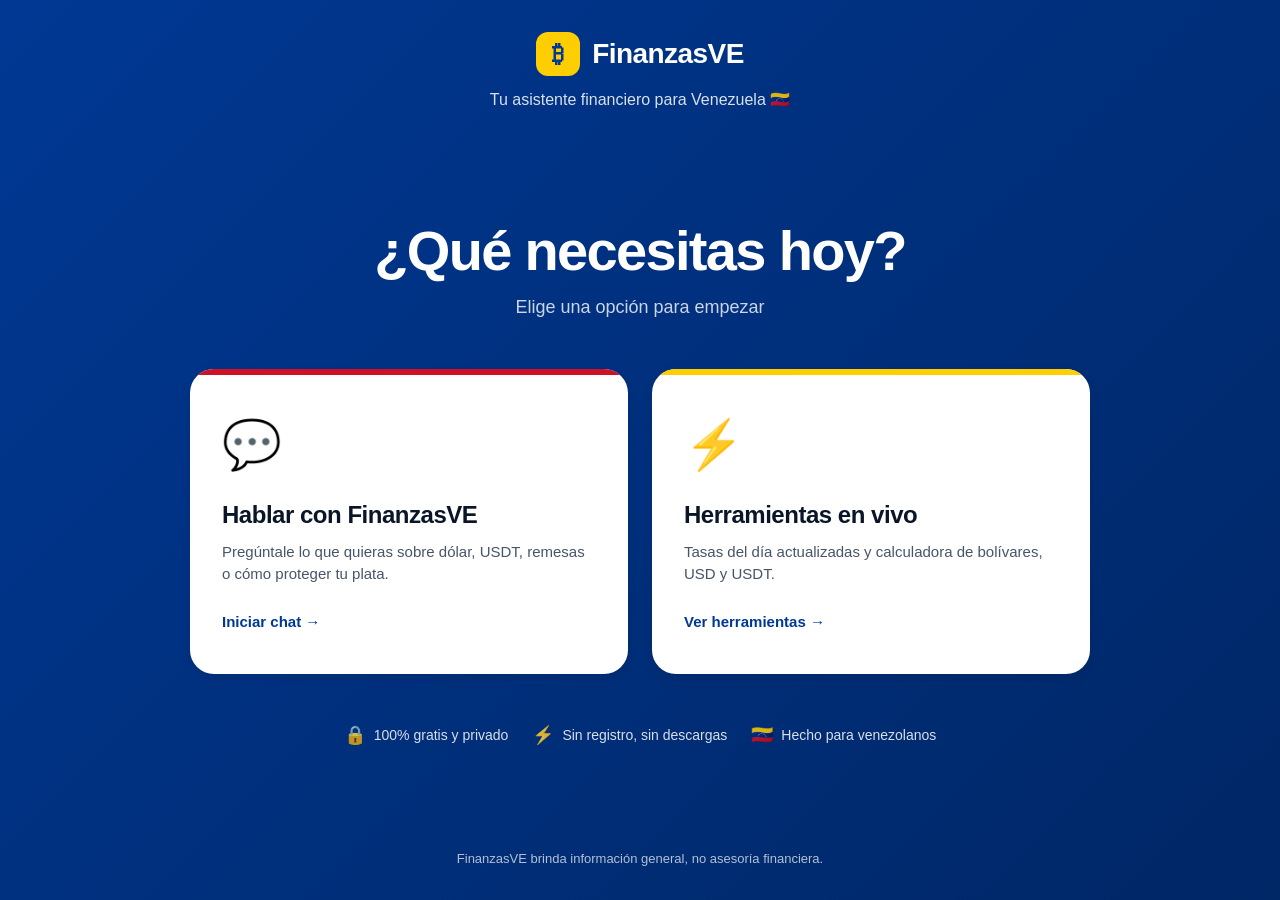
==== static/home.html @ 26f93d9a "Add home page, live rates, calculator, new design" ====
<!DOCTYPE html>
<html lang="es">
<head>
  <meta charset="UTF-8" />
  <meta name="viewport" content="width=device-width, initial-scale=1.0" />
  <title>FinanzasVE — Tu asistente financiero</title>
  <link rel="stylesheet" href="/static/style.css" />
</head>
<body class="home-body">
  <div class="home-container">
    <header class="home-header">
      <div class="home-logo">
        <span class="logo-mark">₿</span>
        <span class="logo-name">FinanzasVE</span>
      </div>
      <p class="home-tagline">Tu asistente financiero para Venezuela 🇻🇪</p>
    </header>

    <main class="home-main">
      <h1 class="home-headline">¿Qué necesitas hoy?</h1>
      <p class="home-subhead">Elige una opción para empezar</p>

      <div class="home-cards">
        <a href="/chat-page" class="home-card card-chat">
          <div class="card-icon">💬</div>
          <h2 class="card-title">Hablar con FinanzasVE</h2>
          <p class="card-desc">Pregúntale lo que quieras sobre dólar, USDT, remesas o cómo proteger tu plata.</p>
          <span class="card-cta">Iniciar chat →</span>
        </a>

        <a href="/live" class="home-card card-live">
          <div class="card-icon">⚡</div>
          <h2 class="card-title">Herramientas en vivo</h2>
          <p class="card-desc">Tasas del día actualizadas y calculadora de bolívares, USD y USDT.</p>
          <span class="card-cta">Ver herramientas →</span>
        </a>
      </div>

      <div class="home-features">
        <div class="feature-item">
          <span class="feature-icon">🔒</span>
          <span>100% gratis y privado</span>
        </div>
        <div class="feature-item">
          <span class="feature-icon">⚡</span>
          <span>Sin registro, sin descargas</span>
        </div>
        <div class="feature-item">
          <span class="feature-icon">🇻🇪</span>
          <span>Hecho para venezolanos</span>
        </div>
      </div>
    </main>

    <footer class="home-footer">
      <p>FinanzasVE brinda información general, no asesoría financiera.</p>
    </footer>
  </div>
</body>
</html>
---- static/style.css ----
/* ============================================
   FinanzasVE — Bold Modern Fintech Design
   Venezuelan colors: blue #003893, red #CE1126, yellow #FFCE00
   ============================================ */

* { margin: 0; padding: 0; box-sizing: border-box; }

:root {
  --blue: #003893;
  --blue-dark: #002766;
  --blue-light: #1e54c4;
  --red: #CE1126;
  --red-dark: #a50d1f;
  --yellow: #FFCE00;
  --navy: #0A1628;
  --gray-50: #f8fafc;
  --gray-100: #f1f5f9;
  --gray-200: #e2e8f0;
  --gray-400: #94a3b8;
  --gray-600: #475569;
  --gray-800: #1e293b;
  --white: #ffffff;
  --shadow-sm: 0 1px 2px rgba(0,0,0,0.05);
  --shadow-md: 0 4px 12px rgba(0,0,0,0.08);
  --shadow-lg: 0 12px 40px rgba(0,0,0,0.12);
  --shadow-xl: 0 20px 60px rgba(0,56,147,0.18);
}

html, body { height: 100%; }

body {
  font-family: -apple-system, BlinkMacSystemFont, 'SF Pro Display', 'Segoe UI', Roboto, sans-serif;
  color: var(--navy);
  background: var(--gray-50);
  -webkit-font-smoothing: antialiased;
  line-height: 1.5;
}

/* ============================================
   HOME PAGE
   ============================================ */
.home-body {
  background: linear-gradient(135deg, var(--blue) 0%, var(--blue-dark) 100%);
  min-height: 100vh;
  color: var(--white);
}

.home-container {
  max-width: 1100px;
  margin: 0 auto;
  padding: 32px 24px;
  min-height: 100vh;
  display: flex;
  flex-direction: column;
}

.home-header {
  text-align: center;
  margin-bottom: 48px;
}

.home-logo {
  display: inline-flex;
  align-items: center;
  gap: 12px;
  font-weight: 800;
  font-size: 28px;
  letter-spacing: -0.02em;
}

.logo-mark {
  display: inline-flex;
  align-items: center;
  justify-content: center;
  width: 44px;
  height: 44px;
  background: var(--yellow);
  color: var(--blue);
  border-radius: 12px;
  font-size: 24px;
  font-weight: 900;
}

.home-tagline {
  margin-top: 12px;
  font-size: 16px;
  opacity: 0.85;
}

.home-main {
  flex: 1;
  display: flex;
  flex-direction: column;
  justify-content: center;
  text-align: center;
}

.home-headline {
  font-size: clamp(32px, 5vw, 56px);
  font-weight: 800;
  letter-spacing: -0.03em;
  margin-bottom: 12px;
  line-height: 1.1;
}

.home-subhead {
  font-size: 18px;
  opacity: 0.8;
  margin-bottom: 48px;
}

.home-cards {
  display: grid;
  grid-template-columns: 1fr;
  gap: 20px;
  max-width: 900px;
  margin: 0 auto 48px;
  width: 100%;
}

@media (min-width: 768px) {
  .home-cards { grid-template-columns: 1fr 1fr; gap: 24px; }
}

.home-card {
  background: var(--white);
  color: var(--navy);
  padding: 40px 32px;
  border-radius: 24px;
  text-decoration: none;
  text-align: left;
  transition: transform 0.2s, box-shadow 0.2s;
  box-shadow: var(--shadow-md);
  position: relative;
  overflow: hidden;
}

.home-card:hove
cat > static/style.css << 'CSSEOF'
/* ============================================
   FinanzasVE — Bold Modern Fintech Design
   Venezuelan colors: blue #003893, red #CE1126, yellow #FFCE00
   ============================================ */

* { margin: 0; padding: 0; box-sizing: border-box; }

:root {
  --blue: #003893;
  --blue-dark: #002766;
  --blue-light: #1e54c4;
  --red: #CE1126;
  --red-dark: #a50d1f;
  --yellow: #FFCE00;
  --navy: #0A1628;
  --gray-50: #f8fafc;
  --gray-100: #f1f5f9;
  --gray-200: #e2e8f0;
  --gray-400: #94a3b8;
  --gray-600: #475569;
  --gray-800: #1e293b;
  --white: #ffffff;
  --shadow-sm: 0 1px 2px rgba(0,0,0,0.05);
  --shadow-md: 0 4px 12px rgba(0,0,0,0.08);
  --shadow-lg: 0 12px 40px rgba(0,0,0,0.12);
  --shadow-xl: 0 20px 60px rgba(0,56,147,0.18);
}

html, body { height: 100%; }

body {
  font-family: -apple-system, BlinkMacSystemFont, 'SF Pro Display', 'Segoe UI', Roboto, sans-serif;
  color: var(--navy);
  background: var(--gray-50);
  -webkit-font-smoothing: antialiased;
  line-height: 1.5;
}

/* ============================================
   HOME PAGE
   ============================================ */
.home-body {
  background: linear-gradient(135deg, var(--blue) 0%, var(--blue-dark) 100%);
  min-height: 100vh;
  color: var(--white);
}

.home-container {
  max-width: 1100px;
  margin: 0 auto;
  padding: 32px 24px;
  min-height: 100vh;
  display: flex;
  flex-direction: column;
}

.home-header {
  text-align: center;
  margin-bottom: 48px;
}

.home-logo {
  display: inline-flex;
  align-items: center;
  gap: 12px;
  font-weight: 800;
  font-size: 28px;
  letter-spacing: -0.02em;
}

.logo-mark {
  display: inline-flex;
  align-items: center;
  justify-content: center;
  width: 44px;
  height: 44px;
  background: var(--yellow);
  color: var(--blue);
  border-radius: 12px;
  font-size: 24px;
  font-weight: 900;
}

.home-tagline {
  margin-top: 12px;
  font-size: 16px;
  opacity: 0.85;
}

.home-main {
  flex: 1;
  display: flex;
  flex-direction: column;
  justify-content: center;
  text-align: center;
}

.home-headline {
  font-size: clamp(32px, 5vw, 56px);
  font-weight: 800;
  letter-spacing: -0.03em;
  margin-bottom: 12px;
  line-height: 1.1;
}

.home-subhead {
  font-size: 18px;
  opacity: 0.8;
  margin-bottom: 48px;
}

.home-cards {
  display: grid;
  grid-template-columns: 1fr;
  gap: 20px;
  max-width: 900px;
  margin: 0 auto 48px;
  width: 100%;
}

@media (min-width: 768px) {
  .home-cards { grid-template-columns: 1fr 1fr; gap: 24px; }
}

.home-card {
  background: var(--white);
  color: var(--navy);
  padding: 40px 32px;
  border-radius: 24px;
  text-decoration: none;
  text-align: left;
  transition: transform 0.2s, box-shadow 0.2s;
  box-shadow: var(--shadow-md);
  position: relative;
  overflow: hidden;
}

.home-card:hover {
  transform: translateY(-4px);
  box-shadow: var(--shadow-xl);
}

.card-chat::before {
  content: '';
  position: absolute;
  top: 0; left: 0; right: 0;
  height: 6px;
  background: var(--red);
}

.card-live::before {
  content: '';
  position: absolute;
  top: 0; left: 0; right: 0;
  height: 6px;
  background: var(--yellow);
}

.card-icon {
  font-size: 48px;
  margin-bottom: 16px;
}

.card-title {
  font-size: 24px;
  font-weight: 700;
  margin-bottom: 8px;
  letter-spacing: -0.02em;
}

.card-desc {
  font-size: 15px;
  color: var(--gray-600);
  margin-bottom: 24px;
  line-height: 1.5;
}

.card-cta {
  font-size: 15px;
  font-weight: 600;
  color: var(--blue);
}

.home-features {
  display: flex;
  flex-wrap: wrap;
  justify-content: center;
  gap: 24px;
  font-size: 14px;
  opacity: 0.85;
}

.feature-item {
  display: flex;
  align-items: center;
  gap: 8px;
}

.feature-icon { font-size: 18px; }

.home-footer {
  text-align: center;
  margin-top: 40px;
  font-size: 13px;
  opacity: 0.7;
}

/* ============================================
   LIVE FEATURES PAGE
   ============================================ */
.live-body { background: var(--gray-50); min-height: 100vh; }

.live-container {
  max-width: 1100px;
  margin: 0 auto;
  padding: 20px;
  min-height: 100vh;
  display: flex;
  flex-direction: column;
}

.live-header {
  display: flex;
  align-items: center;
  justify-content: space-between;
  padding: 16px 0;
  margin-bottom: 32px;
  border-bottom: 1px solid var(--gray-200);
}

.live-logo {
  display: flex;
  align-items: center;
  gap: 10px;
  font-weight: 800;
  font-size: 20px;
  color: var(--blue);
}

.live-logo .logo-mark {
  width: 36px;
  height: 36px;
  font-size: 20px;
}

.back-link, .chat-link {
  font-size: 14px;
  font-weight: 600;
  text-decoration: none;
  color: var(--gray-600);
  padding: 8px 14px;
  border-radius: 8px;
  transition: background 0.2s;
}

.back-link:hover, .chat-link:hover {
  background: var(--gray-100);
  color: var(--blue);
}

.live-main { flex: 1; }

.section-head {
  display: flex;
  align-items: center;
  gap: 12px;
  margin-bottom: 24px;
}

.section-title {
  font-size: 28px;
  font-weight: 800;
  letter-spacing: -0.02em;
  color: var(--navy);
}

.section-sub {
  color: var(--gray-600);
  font-size: 15px;
  margin-bottom: 20px;
}

.live-badge {
  display: inline-flex;
  align-items: center;
  gap: 6px;
  background: var(--red);
  color: var(--white);
  font-size: 11px;
  font-weight: 700;
  padding: 4px 10px;
  border-radius: 6px;
  letter-spacing: 0.05em;
}

.live-dot {
  width: 6px;
  height: 6px;
  background: var(--yellow);
  border-radius: 50%;
  animation: pulse 1.5s infinite;
}

@keyframes pulse {
  0%, 100% { opacity: 1; }
  50% { opacity: 0.4; }
}

.rates-section { margin-bottom: 56px; }

.rates-grid {
  display: grid;
  grid-template-columns: 1fr;
  gap: 16px;
}

@media (min-width: 640px) {
  .rates-grid { grid-template-columns: repeat(3, 1fr); }
}

.rate-card {
  background: var(--white);
  border-radius: 16px;
  padding: 24px;
  box-shadow: var(--shadow-sm);
  border: 1px solid var(--gray-200);
  transition: transform 0.2s;
}

.rate-card:hover {
  transform: translateY(-2px);
  box-shadow: var(--shadow-md);
}

.rate-emoji { font-size: 32px; margin-bottom: 8px; }

.rate-label {
  font-size: 13px;
  font-weight: 600;
  color: var(--gray-600);
  text-transform: uppercase;
  letter-spacing: 0.05em;
  margin-bottom: 6px;
}

.rate-price {
  font-size: 28px;
  font-weight: 800;
  color: var(--navy);
  letter-spacing: -0.02em;
  margin-bottom: 4px;
}

.rate-sub {
  font-size: 13px;
  color: var(--gray-400);
}

.rate-card.loading, .rate-card.error {
  grid-column: 1 / -1;
  text-align: center;
  color: var(--gray-600);
}

.updated-text {
  font-size: 13px;
  color: var(--gray-400);
  text-align: center;
  margin-top: 16px;
}

.calc-section {
  background: var(--white);
  border-radius: 24px;
  padding: 32px;
  box-shadow: var(--shadow-md);
  border: 1px solid var(--gray-200);
}

.calc-box { margin-top: 24px; }

.calc-row { margin-bottom: 16px; }

.calc-row label {
  display: block;
  font-size: 13px;
  font-weight: 600;
  color: var(--gray-600);
  margin-bottom: 8px;
  text-transform: uppercase;
  letter-spacing: 0.05em;
}

.calc-row input {
  width: 100%;
  padding: 14px 16px;
  font-size: 18px;
  font-weight: 600;
  border: 2px solid var(--gray-200);
  border-radius: 12px;
  transition: border-color 0.2s, box-shadow 0.2s;
  background: var(--gray-50);
  color: var(--navy);
  font-family: inherit;
}

.calc-row input:focus {
  outline: none;
  border-color: var(--blue);
  background: var(--white);
  box-shadow: 0 0 0 4px rgba(0,56,147,0.08);
}

.calc-note {
  font-size: 12px;
  color: var(--gray-400);
  margin-top: 16px;
  text-align: center;
}

.live-footer {
  text-align: center;
  margin-top: 40px;
  padding: 20px 0;
  font-size: 13px;
  color: var(--gray-400);
  border-top: 1px solid var(--gray-200);
}

/* ============================================
   CHAT PAGE — full screen on desktop, mobile-perfect
   ============================================ */
.app {
  display: flex;
  flex-direction: column;
  height: 100vh;
  max-width: 100%;
  background: var(--white);
}

@media (min-width: 768px) {
  .app {
    max-width: 900px;
    margin: 0 auto;
    height: 100vh;
    border-left: 1px solid var(--gray-200);
    border-right: 1px solid var(--gray-200);
  }
}

.header {
  background: linear-gradient(135deg, var(--blue) 0%, var(--blue-dark) 100%);
  color: var(--white);
  padding: 16px 20px;
  box-shadow: var(--shadow-sm);
  flex-shrink: 0;
}

.header-inner {
  display: flex;
  align-items: center;
  justify-content: space-between;
  max-width: 100%;
}

.logo {
  display: flex;
  align-items: center;
  gap: 10px;
  font-size: 20px;
  font-weight: 800;
  letter-spacing: -0.02em;
}

.logo-icon {
  display: inline-flex;
  align-items: center;
  justify-content: center;
  width: 32px;
  height: 32px;
  background: var(--yellow);
  color: var(--blue);
  border-radius: 8px;
  font-size: 18px;
  font-weight: 900;
}

.logo-text { color: var(--white); }

.header-sub {
  font-size: 13px;
  opacity: 0.85;
  display: none;
}

@media (min-width: 640px) {
  .header-sub { display: block; }
}

.chat {
  flex: 1;
  overflow-y: auto;
  padding: 20px;
  display: flex;
  flex-direction: column;
  gap: 16px;
  background: var(--gray-50);
}

.message {
  display: flex;
  gap: 10px;
  max-width: 90%;
}

.message.user { align-self: flex-end; flex-direction: row-reverse; }

.avatar {
  width: 36px;
  height: 36px;
  border-radius: 50%;
  background: var(--blue);
  color: var(--white);
  display: flex;
  align-items: center;
  justify-content: center;
  font-weight: 700;
  font-size: 14px;
  flex-shrink: 0;
}

.message.user .avatar { background: var(--red); }

.bubble {
  background: var(--white);
  padding: 14px 18px;
  border-radius: 16px;
  font-size: 15px;
  line-height: 1.5;
  box-shadow: var(--shadow-sm);
  border: 1px solid var(--gray-200);
  word-wrap: break-word;
}

.message.user .bubble {
  background: var(--blue);
  color: var(--white);
  border: none;
}

.bubble strong { font-weight: 700; }

.input-area {
  padding: 16px 20px;
  background: var(--white);
  border-top: 1px solid var(--gray-200);
  flex-shrink: 0;
}

.input-row {
  display: flex;
  gap: 10px;
  align-items: flex-end;
}

#message-input {
  flex: 1;
  padding: 14px 16px;
  font-size: 16px;
  border: 2px solid var(--gray-200);
  border-radius: 14px;
  background: var(--gray-50);
  font-family: inherit;
  resize: none;
  outline: none;
  transition: border-color 0.2s, box-shadow 0.2s;
  max-height: 140px;
}

#message-input:focus {
  border-color: var(--blue);
  background: var(--white);
  box-shadow: 0 0 0 4px rgba(0,56,147,0.08);
}

#send-btn {
  background: var(--blue);
  color: var(--white);
  border: none;
  width: 48px;
  height: 48px;
  border-radius: 14px;
  cursor: pointer;
  display: flex;
  align-items: center;
  justify-content: center;
  font-size: 18px;
  transition: background 0.2s, transform 0.1s;
  flex-shrink: 0;
}

#send-btn:hover { background: var(--blue-dark); }
#send-btn:active { transform: scale(0.95); }
#send-btn:disabled { opacity: 0.4; cursor: not-allowed; }

.disclaimer {
  text-align: center;
  font-size: 12px;
  color: var(--gray-400);
  margin-top: 10px;
}
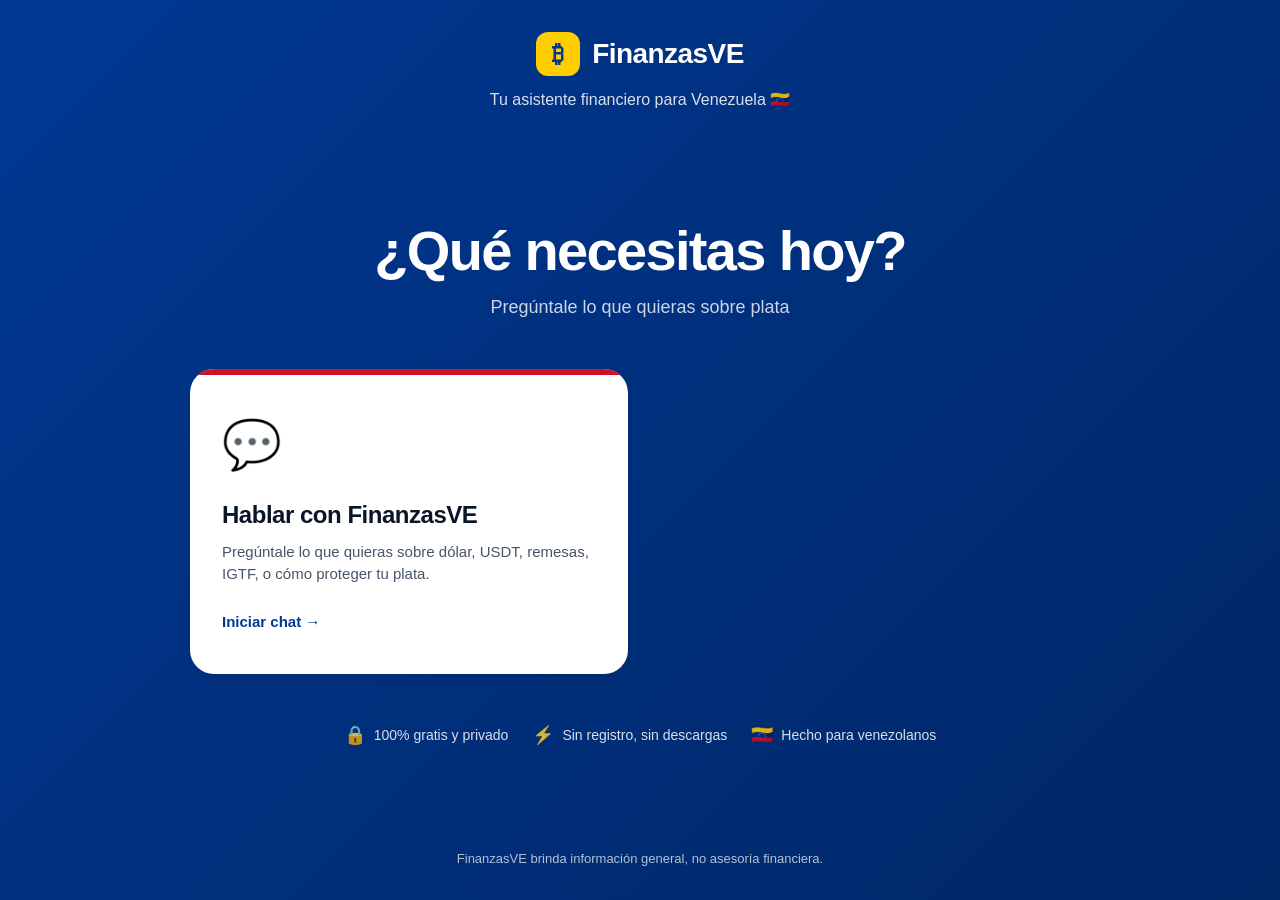
==== commit 653e2da3: "Inject live rates into bot, remove live page" ====
--- a/static/home.html
+++ b/static/home.html
@@ -18,21 +18,14 @@
 
     <main class="home-main">
       <h1 class="home-headline">¿Qué necesitas hoy?</h1>
-      <p class="home-subhead">Elige una opción para empezar</p>
+      <p class="home-subhead">Pregúntale lo que quieras sobre plata</p>
 
-      <div class="home-cards">
+      <div class="home-cards home-cards-single">
         <a href="/chat-page" class="home-card card-chat">
           <div class="card-icon">💬</div>
           <h2 class="card-title">Hablar con FinanzasVE</h2>
-          <p class="card-desc">Pregúntale lo que quieras sobre dólar, USDT, remesas o cómo proteger tu plata.</p>
+          <p class="card-desc">Pregúntale lo que quieras sobre dólar, USDT, remesas, IGTF, o cómo proteger tu plata.</p>
           <span class="card-cta">Iniciar chat →</span>
-        </a>
-
-        <a href="/live" class="home-card card-live">
-          <div class="card-icon">⚡</div>
-          <h2 class="card-title">Herramientas en vivo</h2>
-          <p class="card-desc">Tasas del día actualizadas y calculadora de bolívares, USD y USDT.</p>
-          <span class="card-cta">Ver herramientas →</span>
         </a>
       </div>
 
--- a/static/style.css
+++ b/static/style.css
@@ -748,3 +748,257 @@
   color: var(--gray-400);
   margin-top: 10px;
 }
+
+/* === CLAUDE-LIKE CHAT REDESIGN === */
+
+.chat-body {
+  background: #faf9f7;
+  margin: 0;
+  min-height: 100vh;
+  display: flex;
+  flex-direction: column;
+  font-family: -apple-system, BlinkMacSystemFont, "Segoe UI", "Helvetica Neue", sans-serif;
+  color: #1a1a1a;
+}
+
+.chat-header {
+  background: #fff;
+  border-bottom: 1px solid #e8e6e1;
+  position: sticky;
+  top: 0;
+  z-index: 10;
+  flex-shrink: 0;
+}
+
+.chat-header-inner {
+  max-width: 800px;
+  margin: 0 auto;
+  padding: 14px 20px;
+  display: flex;
+  justify-content: space-between;
+  align-items: center;
+}
+
+.chat-back {
+  display: flex;
+  align-items: center;
+  gap: 10px;
+  text-decoration: none;
+  color: #003893;
+  font-weight: 700;
+}
+
+.chat-back .logo-mark {
+  background: #FFCE00;
+  color: #003893;
+  width: 32px;
+  height: 32px;
+  border-radius: 8px;
+  display: flex;
+  align-items: center;
+  justify-content: center;
+  font-weight: 900;
+  font-size: 18px;
+}
+
+.chat-back .logo-name {
+  font-size: 17px;
+  letter-spacing: -0.01em;
+}
+
+.chat-actions {
+  display: flex;
+  gap: 8px;
+  align-items: center;
+}
+
+.header-btn {
+  background: transparent;
+  border: 1px solid #e8e6e1;
+  border-radius: 10px;
+  padding: 8px 14px;
+  font-size: 13px;
+  font-weight: 600;
+  color: #1a1a1a;
+  cursor: pointer;
+  text-decoration: none;
+  transition: background 0.15s, border-color 0.15s;
+  font-family: inherit;
+}
+
+.header-btn:hover {
+  background: #f5f3ee;
+  border-color: #d4d1ca;
+}
+
+.chat-main {
+  flex: 1;
+  overflow-y: auto;
+  padding: 24px 0 140px;
+}
+
+.chat-scroll {
+  max-width: 760px;
+  margin: 0 auto;
+  padding: 0 20px;
+  display: flex;
+  flex-direction: column;
+  gap: 24px;
+}
+
+.msg {
+  width: 100%;
+  animation: fadeIn 0.25s ease-out;
+}
+
+@keyframes fadeIn {
+  from { opacity: 0; transform: translateY(6px); }
+  to { opacity: 1; transform: translateY(0); }
+}
+
+.msg-inner {
+  display: flex;
+  gap: 14px;
+  align-items: flex-start;
+}
+
+.msg-user .msg-inner {
+  flex-direction: row-reverse;
+}
+
+.msg-avatar {
+  width: 32px;
+  height: 32px;
+  border-radius: 50%;
+  display: flex;
+  align-items: center;
+  justify-content: center;
+  font-weight: 700;
+  font-size: 13px;
+  flex-shrink: 0;
+  color: #fff;
+}
+
+.msg-user .msg-avatar {
+  background: #CE1126;
+}
+
+.msg-assistant .msg-avatar {
+  background: #003893;
+}
+
+.msg-bubble {
+  background: #fff;
+  border: 1px solid #ece9e3;
+  padding: 14px 18px;
+  border-radius: 18px;
+  font-size: 16px;
+  line-height: 1.6;
+  white-space: pre-wrap;
+  word-wrap: break-word;
+  max-width: calc(100% - 50px);
+  color: #1a1a1a;
+}
+
+.msg-user .msg-bubble {
+  background: #003893;
+  color: #fff;
+  border-color: #003893;
+}
+
+.msg-bubble.streaming::after {
+  content: '▊';
+  display: inline-block;
+  margin-left: 2px;
+  animation: blink 0.9s infinite;
+  color: #003893;
+}
+
+@keyframes blink {
+  0%, 50% { opacity: 1; }
+  51%, 100% { opacity: 0; }
+}
+
+.chat-input-wrap {
+  position: fixed;
+  bottom: 0;
+  left: 0;
+  right: 0;
+  background: linear-gradient(to bottom, rgba(250,249,247,0) 0%, rgba(250,249,247,1) 30%);
+  padding: 24px 0 16px;
+  z-index: 5;
+}
+
+.chat-input-inner {
+  max-width: 760px;
+  margin: 0 auto;
+  padding: 0 20px;
+}
+
+.chat-input-row {
+  display: flex;
+  gap: 8px;
+  align-items: flex-end;
+  background: #fff;
+  border: 1px solid #d4d1ca;
+  border-radius: 24px;
+  padding: 8px 8px 8px 18px;
+  box-shadow: 0 4px 20px rgba(0,0,0,0.06);
+  transition: border-color 0.15s, box-shadow 0.15s;
+}
+
+.chat-input-row:focus-within {
+  border-color: #003893;
+  box-shadow: 0 4px 20px rgba(0,56,147,0.12);
+}
+
+#message-input {
+  flex: 1;
+  border: none;
+  outline: none;
+  resize: none;
+  font-size: 16px;
+  line-height: 1.5;
+  font-family: inherit;
+  padding: 10px 0;
+  max-height: 160px;
+  background: transparent;
+  color: #1a1a1a;
+}
+
+#message-input::placeholder { color: #9b9890; }
+
+#send-btn {
+  background: #003893;
+  color: #fff;
+  border: none;
+  width: 40px;
+  height: 40px;
+  border-radius: 50%;
+  cursor: pointer;
+  display: flex;
+  align-items: center;
+  justify-content: center;
+  flex-shrink: 0;
+  transition: background 0.15s, transform 0.1s;
+}
+
+#send-btn:hover { background: #002470; }
+#send-btn:active { transform: scale(0.94); }
+#send-btn:disabled { opacity: 0.4; cursor: not-allowed; }
+
+.chat-disclaimer {
+  text-align: center;
+  font-size: 11px;
+  color: #9b9890;
+  margin: 10px 0 0;
+}
+
+@media (max-width: 640px) {
+  .chat-header-inner { padding: 12px 16px; }
+  .chat-back .logo-name { font-size: 15px; }
+  .header-btn { padding: 7px 12px; font-size: 12px; }
+  .chat-scroll { padding: 0 14px; }
+  .msg-bubble { font-size: 15px; padding: 12px 16px; }
+  .chat-input-inner { padding: 0 14px; }
+}
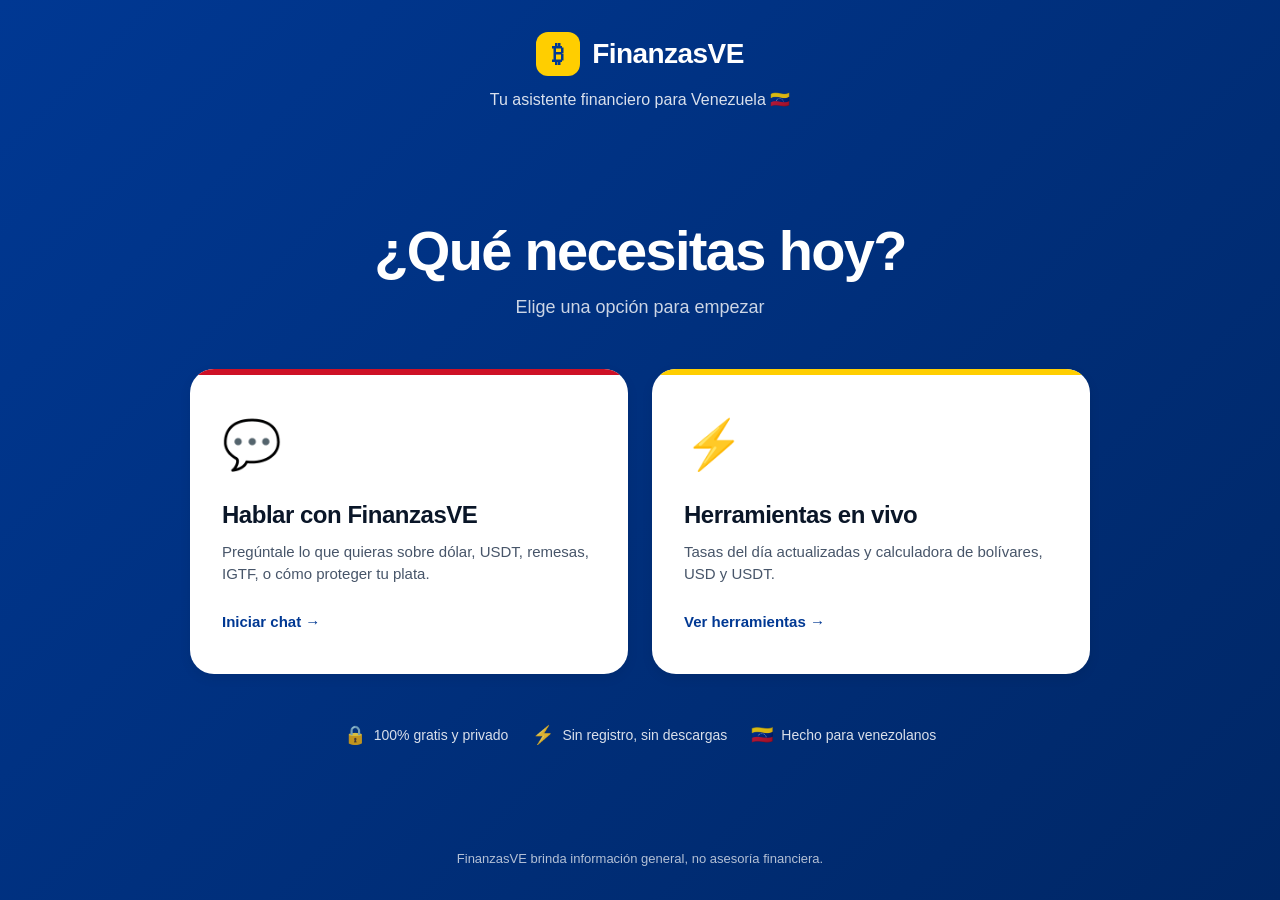
==== commit b7a0c1ac: "Restore V3: home, live page, calculator, bot with injected rates, PWA install" ====
--- a/static/home.html
+++ b/static/home.html
@@ -4,6 +4,11 @@
   <meta charset="UTF-8" />
   <meta name="viewport" content="width=device-width, initial-scale=1.0" />
   <title>FinanzasVE — Tu asistente financiero</title>
+  <link rel="manifest" href="/static/manifest.json" />
+  <meta name="apple-mobile-web-app-capable" content="yes" />
+  <meta name="apple-mobile-web-app-title" content="FinanzasVE" />
+  <meta name="theme-color" content="#003893" />
+  <link rel="apple-touch-icon" href="/static/icon-192.png" />
   <link rel="stylesheet" href="/static/style.css" />
 </head>
 <body class="home-body">
@@ -18,14 +23,21 @@
 
     <main class="home-main">
       <h1 class="home-headline">¿Qué necesitas hoy?</h1>
-      <p class="home-subhead">Pregúntale lo que quieras sobre plata</p>
+      <p class="home-subhead">Elige una opción para empezar</p>
 
-      <div class="home-cards home-cards-single">
+      <div class="home-cards">
         <a href="/chat-page" class="home-card card-chat">
           <div class="card-icon">💬</div>
           <h2 class="card-title">Hablar con FinanzasVE</h2>
           <p class="card-desc">Pregúntale lo que quieras sobre dólar, USDT, remesas, IGTF, o cómo proteger tu plata.</p>
           <span class="card-cta">Iniciar chat →</span>
+        </a>
+
+        <a href="/live" class="home-card card-live">
+          <div class="card-icon">⚡</div>
+          <h2 class="card-title">Herramientas en vivo</h2>
+          <p class="card-desc">Tasas del día actualizadas y calculadora de bolívares, USD y USDT.</p>
+          <span class="card-cta">Ver herramientas →</span>
         </a>
       </div>
 
@@ -43,11 +55,40 @@
           <span>Hecho para venezolanos</span>
         </div>
       </div>
+
+      <div id="install-prompt" class="install-prompt" style="display:none;">
+        <span>📱 Agrega FinanzasVE a tu pantalla de inicio</span>
+        <button id="install-btn" class="install-btn">Instalar</button>
+        <button id="install-dismiss" class="install-dismiss">×</button>
+      </div>
     </main>
 
     <footer class="home-footer">
       <p>FinanzasVE brinda información general, no asesoría financiera.</p>
     </footer>
   </div>
+
+  <script>
+    let deferredPrompt;
+    window.addEventListener('beforeinstallprompt', (e) => {
+      e.preventDefault();
+      deferredPrompt = e;
+      if (!localStorage.getItem('install_dismissed')) {
+        document.getElementById('install-prompt').style.display = 'flex';
+      }
+    });
+    document.getElementById('install-btn')?.addEventListener('click', async () => {
+      if (deferredPrompt) {
+        deferredPrompt.prompt();
+        await deferredPrompt.userChoice;
+        deferredPrompt = null;
+        document.getElementById('install-prompt').style.display = 'none';
+      }
+    });
+    document.getElementById('install-dismiss')?.addEventListener('click', () => {
+      localStorage.setItem('install_dismissed', '1');
+      document.getElementById('install-prompt').style.display = 'none';
+    });
+  </script>
 </body>
 </html>
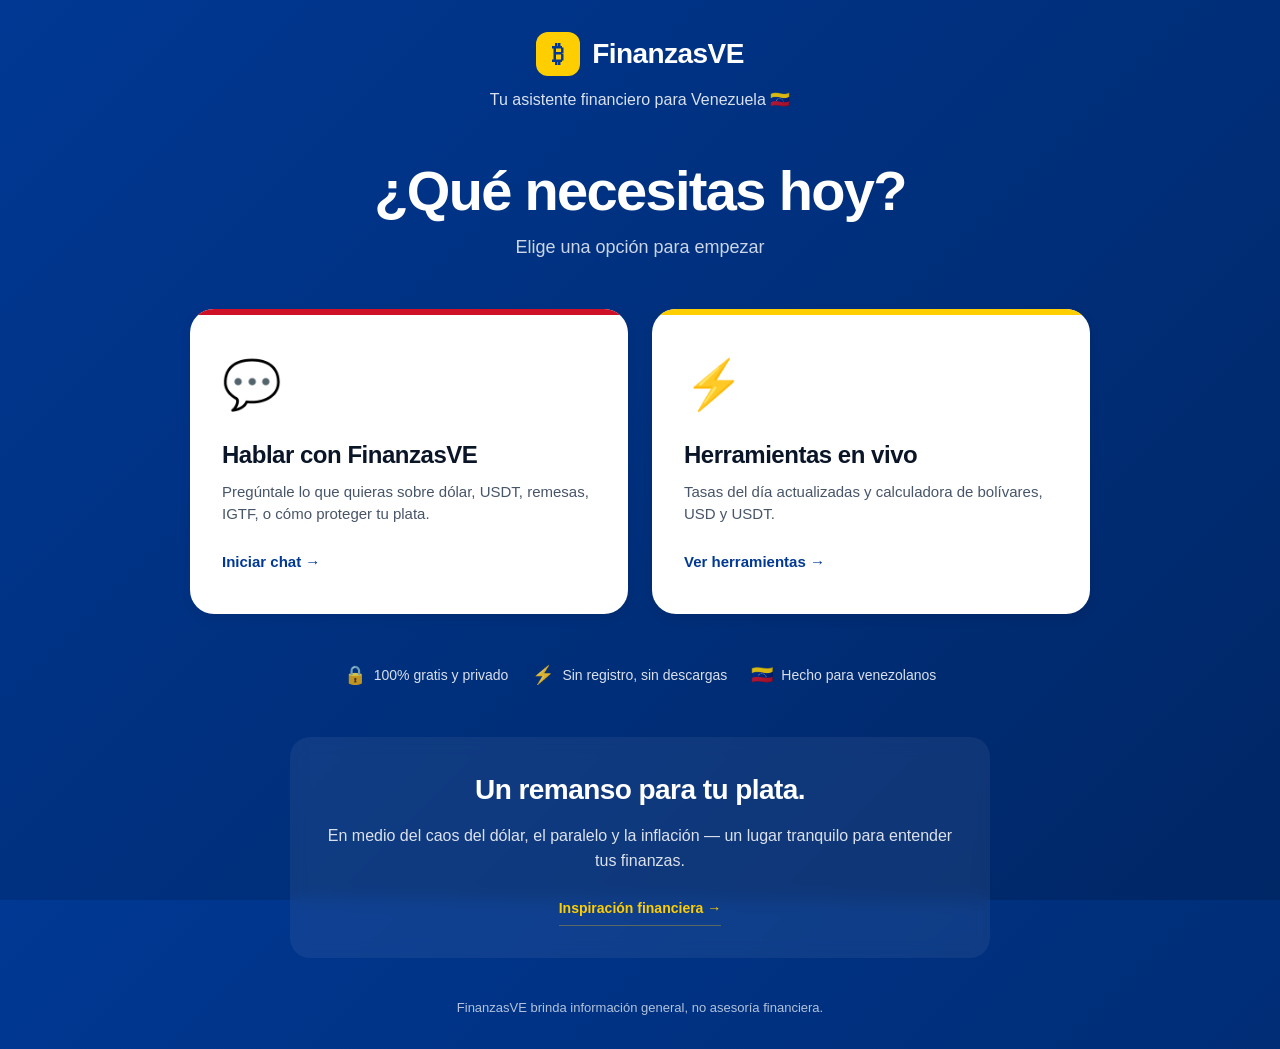
==== commit 2fe45681: "Rebrand to Remanso, wave logo, tagline section, daily Bible verse page" ====
--- a/static/home.html
+++ b/static/home.html
@@ -61,6 +61,11 @@
         <button id="install-btn" class="install-btn">Instalar</button>
         <button id="install-dismiss" class="install-dismiss">×</button>
       </div>
+<section class="why-remanso">
+        <h2 class="why-title">Un remanso para tu plata.</h2>
+        <p class="why-text">En medio del caos del dólar, el paralelo y la inflación — un lugar tranquilo para entender tus finanzas.</p>
+        <a href="/inspiracion" class="why-link">Inspiración financiera →</a>
+      </section>
     </main>
 
     <footer class="home-footer">
--- a/static/style.css
+++ b/static/style.css
@@ -1002,3 +1002,89 @@
   .msg-bubble { font-size: 15px; padding: 12px 16px; }
   .chat-input-inner { padding: 0 14px; }
 }
+
+/* === REMANSO TAGLINE + INSPIRACION === */
+
+.why-remanso {
+  max-width: 700px;
+  margin: 48px auto 0;
+  padding: 32px 28px;
+  background: rgba(255,255,255,0.06);
+  border-radius: 20px;
+  text-align: center;
+  backdrop-filter: blur(8px);
+}
+
+.why-title {
+  font-size: 28px;
+  font-weight: 800;
+  letter-spacing: -0.02em;
+  margin: 0 0 12px;
+  color: var(--white, #fff);
+}
+
+.why-text {
+  font-size: 16px;
+  line-height: 1.6;
+  opacity: 0.85;
+  margin: 0 0 18px;
+  color: var(--white, #fff);
+}
+
+.why-link {
+  display: inline-block;
+  color: #FFCE00;
+  text-decoration: none;
+  font-weight: 600;
+  font-size: 14px;
+  padding: 6px 0;
+  border-bottom: 1px solid rgba(255,206,0,0.3);
+  transition: border-color 0.2s;
+}
+
+.why-link:hover {
+  border-bottom-color: #FFCE00;
+}
+
+.verse-card {
+  background: #fff;
+  border-radius: 20px;
+  padding: 36px 28px;
+  margin: 24px 0;
+  text-align: center;
+  box-shadow: 0 4px 24px rgba(0,0,0,0.06);
+}
+
+.verse-text {
+  font-size: 22px;
+  line-height: 1.5;
+  font-style: italic;
+  color: #1a1a1a;
+  margin: 0 0 16px;
+  font-weight: 500;
+}
+
+.verse-ref {
+  font-size: 14px;
+  font-weight: 700;
+  color: #003893;
+  margin: 0 0 24px;
+  letter-spacing: 0.02em;
+}
+
+.verse-reflection {
+  font-size: 15px;
+  line-height: 1.6;
+  color: #555;
+  margin: 0;
+  padding-top: 20px;
+  border-top: 1px solid #ece9e3;
+}
+
+.verse-date {
+  text-align: center;
+  font-size: 13px;
+  color: #888;
+  margin: 16px 0 0;
+  text-transform: capitalize;
+}
